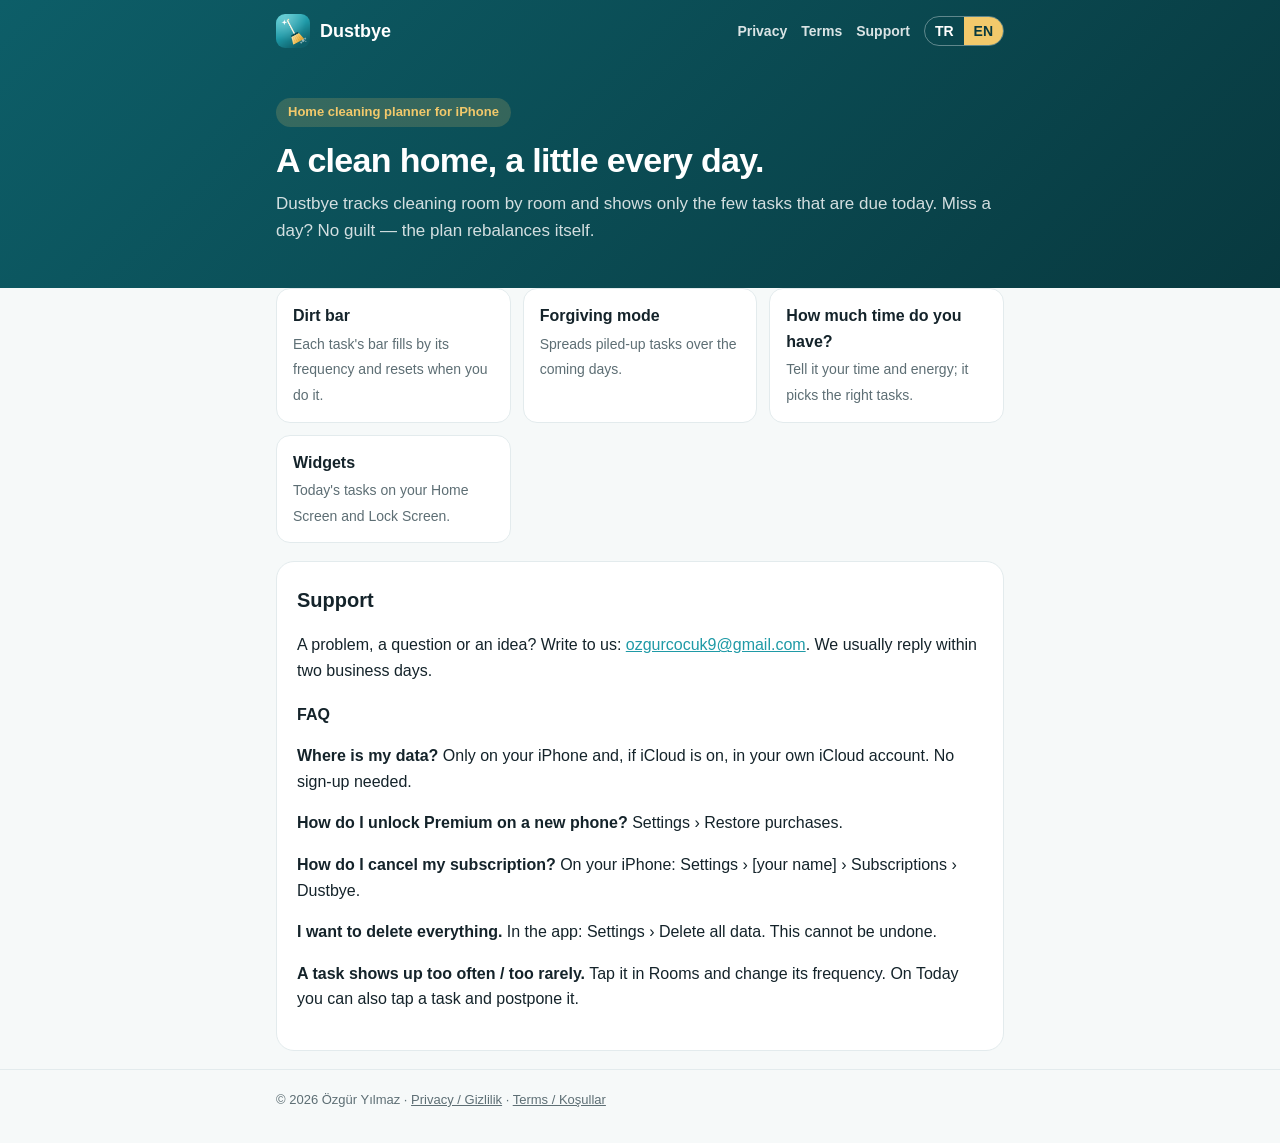
==== Dustbye/index.html @ 32f427a8 "Dustbye: gizlilik, kullanım koşulları ve destek sayfaları (TR/EN) Co-Authored-By: Claude Opus 5.5 <n" ====
<!DOCTYPE html>
<html lang="en">
<head>
<meta charset="UTF-8">
<meta name="viewport" content="width=device-width, initial-scale=1, viewport-fit=cover">
<title>Dustbye – Home Cleaning Plan</title>
<meta name="description" content="Dustbye plans your home cleaning room by room. A little every day, no guilt. No account, no ads, no tracking.">
<meta name="theme-color" content="#0d5e68">
<link rel="icon" type="image/png" href="assets/favicon.png">
<link rel="apple-touch-icon" href="assets/apple-touch-icon.png">
<link rel="stylesheet" href="assets/style.css?v=1">
<script src="assets/lang.js?v=1"></script>
</head>
<body>
<header class="top">
  <div class="wrap">
    <nav class="nav">
      <a class="brand" href="index.html"><img src="assets/icon.png" alt="">Dustbye</a>
      <div class="links">
        <a href="privacy.html"><span lang="tr">Gizlilik</span><span lang="en">Privacy</span></a>
        <a href="terms.html"><span lang="tr">Koşullar</span><span lang="en">Terms</span></a>
        <a href="#destek"><span lang="tr">Destek</span><span lang="en">Support</span></a>
        <span class="lang"><button type="button" data-l="tr">TR</button><button type="button" data-l="en">EN</button></span>
      </div>
    </nav>
    <div class="hero">
      <span class="badge"><span lang="tr">iPhone için ev temizliği planı</span><span lang="en">Home cleaning planner for iPhone</span></span>
      <h1><span lang="tr">Temiz ev, her gün biraz.</span><span lang="en">A clean home, a little every day.</span></h1>
      <p><span lang="tr">Dustbye temizliği oda oda takip eder; her gün yalnızca zamanı gelen birkaç işi gösterir. Kaçırırsan suçluluk yok, plan kendini yeniden dağıtır.</span>
      <span lang="en">Dustbye tracks cleaning room by room and shows only the few tasks that are due today. Miss a day? No guilt — the plan rebalances itself.</span></p>
    </div>
  </div>
</header>

<main class="wrap">
  <section lang="tr">
    <div class="feat">
      <div><b>Kirlilik çubuğu</b><span class="muted">Her görevin çubuğu sıklığına göre dolar, yapınca sıfırlanır.</span></div>
      <div><b>Affedici mod</b><span class="muted">Biriken işleri önümüzdeki günlere yayar.</span></div>
      <div><b>Ne kadar vaktin var?</b><span class="muted">Süreni ve enerjini söyle, uygun işleri seçsin.</span></div>
      <div><b>Widget</b><span class="muted">Bugünkü işler ana ekranında ve kilit ekranında.</span></div>
    </div>
    <div class="card" id="destek" style="margin-top:18px">
      <h2>Destek</h2>
      <p>Bir soru, öneri ya da sorun mu var? Bize yaz: <a href="mailto:ozgurcocuk9@gmail.com?subject=Dustbye%20destek">ozgurcocuk9@gmail.com</a>.
      Genelde iki iş günü içinde yanıt veririz.</p>
      <h3>Sık sorulanlar</h3>
      <p><b>Verilerim nerede?</b> Yalnızca iPhone'unda ve iCloud açıksa kendi iCloud hesabında. Hesap açman gerekmez.</p>
      <p><b>Premium'u yeni telefonda nasıl açarım?</b> Ayarlar › Satın alımları geri yükle.</p>
      <p><b>Aboneliği nasıl iptal ederim?</b> iPhone'da Ayarlar › [adın] › Abonelikler › Dustbye.</p>
      <p><b>Her şeyi silmek istiyorum.</b> Uygulamada Ayarlar › Tüm verileri sil. Bu işlem geri alınamaz.</p>
      <p><b>Bir iş çok sık / seyrek geliyor.</b> Odalar'da göreve dokun, sıklığını değiştir. Bugün ekranında göreve dokunup erteleyebilirsin de.</p>
    </div>
  </section>

  <section lang="en">
    <div class="feat">
      <div><b>Dirt bar</b><span class="muted">Each task's bar fills by its frequency and resets when you do it.</span></div>
      <div><b>Forgiving mode</b><span class="muted">Spreads piled-up tasks over the coming days.</span></div>
      <div><b>How much time do you have?</b><span class="muted">Tell it your time and energy; it picks the right tasks.</span></div>
      <div><b>Widgets</b><span class="muted">Today's tasks on your Home Screen and Lock Screen.</span></div>
    </div>
    <div class="card" id="support" style="margin-top:18px">
      <h2>Support</h2>
      <p>A problem, a question or an idea? Write to us: <a href="mailto:ozgurcocuk9@gmail.com?subject=Dustbye%20support">ozgurcocuk9@gmail.com</a>.
      We usually reply within two business days.</p>
      <h3>FAQ</h3>
      <p><b>Where is my data?</b> Only on your iPhone and, if iCloud is on, in your own iCloud account. No sign-up needed.</p>
      <p><b>How do I unlock Premium on a new phone?</b> Settings › Restore purchases.</p>
      <p><b>How do I cancel my subscription?</b> On your iPhone: Settings › [your name] › Subscriptions › Dustbye.</p>
      <p><b>I want to delete everything.</b> In the app: Settings › Delete all data. This cannot be undone.</p>
      <p><b>A task shows up too often / too rarely.</b> Tap it in Rooms and change its frequency. On Today you can also tap a task and postpone it.</p>
    </div>
  </section>
</main>

<footer>
  <div class="wrap">© 2026 Özgür Yılmaz · <a href="privacy.html">Privacy / Gizlilik</a> · <a href="terms.html">Terms / Koşullar</a></div>
</footer>
</body>
</html>
---- Dustbye/assets/style.css ----
:root {
  --teal-900: #08393f;
  --teal-700: #0d5e68;
  --teal-500: #1f9aa6;
  --gold: #f2c96b;
  --ink: #14232a;
  --muted: #5d6e74;
  --line: #e3ebed;
  --bg: #f6f9f9;
  --card: #ffffff;
}
@media (prefers-color-scheme: dark) {
  :root:not([data-theme="light"]) {
    --ink: #e8f1f2;
    --muted: #9db0b5;
    --line: #1f3a40;
    --bg: #071d21;
    --card: #0c2a30;
  }
}
* { box-sizing: border-box; }
html { -webkit-text-size-adjust: 100%; }
body {
  margin: 0;
  background: var(--bg);
  color: var(--ink);
  font: 16px/1.6 -apple-system, BlinkMacSystemFont, "SF Pro Text", "Segoe UI", Roboto, "Helvetica Neue", Arial, sans-serif;
}
a { color: var(--teal-500); }
.wrap { max-width: 760px; margin: 0 auto; padding: 0 16px; }

header.top {
  background: linear-gradient(135deg, var(--teal-700), var(--teal-900));
  color: #fff;
}
.nav { display: flex; align-items: center; justify-content: space-between; gap: 12px; padding: 14px 0; flex-wrap: wrap; }
.brand { display: flex; align-items: center; gap: 10px; color: #fff; text-decoration: none; font-weight: 800; font-size: 18px; }
.brand img { width: 34px; height: 34px; border-radius: 9px; }
.links { display: flex; gap: 14px; flex-wrap: wrap; align-items: center; font-size: 14px; }
.links a { color: rgba(255, 255, 255, .85); text-decoration: none; font-weight: 600; }
.links a:hover { color: var(--gold); }
.lang { display: inline-flex; border: 1px solid rgba(255, 255, 255, .35); border-radius: 999px; overflow: hidden; }
.lang button { background: none; border: 0; color: #fff; font: inherit; font-weight: 700; padding: 3px 10px; cursor: pointer; }
.lang button[aria-pressed="true"] { background: var(--gold); color: var(--teal-900); }

.hero { padding: 36px 0 44px; }
.hero h1 { font-size: 34px; line-height: 1.15; margin: 0 0 10px; letter-spacing: -.02em; }
.hero p { margin: 0; color: rgba(255, 255, 255, .82); font-size: 17px; }
.hero .badge { display: inline-block; margin-bottom: 14px; background: rgba(242, 201, 107, .18); color: var(--gold); font-weight: 700; font-size: 13px; padding: 4px 12px; border-radius: 999px; }

main { padding: 28px 0 48px; }
.card { background: var(--card); border: 1px solid var(--line); border-radius: 18px; padding: 22px 20px; margin-bottom: 18px; }
h2 { font-size: 20px; margin: 26px 0 8px; }
.card h2:first-child { margin-top: 0; }
h3 { font-size: 16px; margin: 18px 0 6px; }
p, li { color: var(--ink); }
.muted { color: var(--muted); font-size: 14px; }
ul { padding-left: 20px; }
li { margin: 4px 0; }
.feat { display: grid; grid-template-columns: repeat(auto-fit, minmax(200px, 1fr)); gap: 12px; }
.feat div { background: var(--card); border: 1px solid var(--line); border-radius: 14px; padding: 14px 16px; }
.feat b { display: block; margin-bottom: 2px; }

footer { border-top: 1px solid var(--line); padding: 20px 0 32px; color: var(--muted); font-size: 13px; }
footer a { color: var(--muted); }

/* Dil: JS yoksa iki dil de görünür; JS seçili olmayanı gizler. */
html.js [lang]:not(html) { display: none; }
html.js.tr [lang="tr"], html.js.en [lang="en"] { display: revert; }
html.js.tr span[lang="tr"], html.js.en span[lang="en"] { display: inline; }
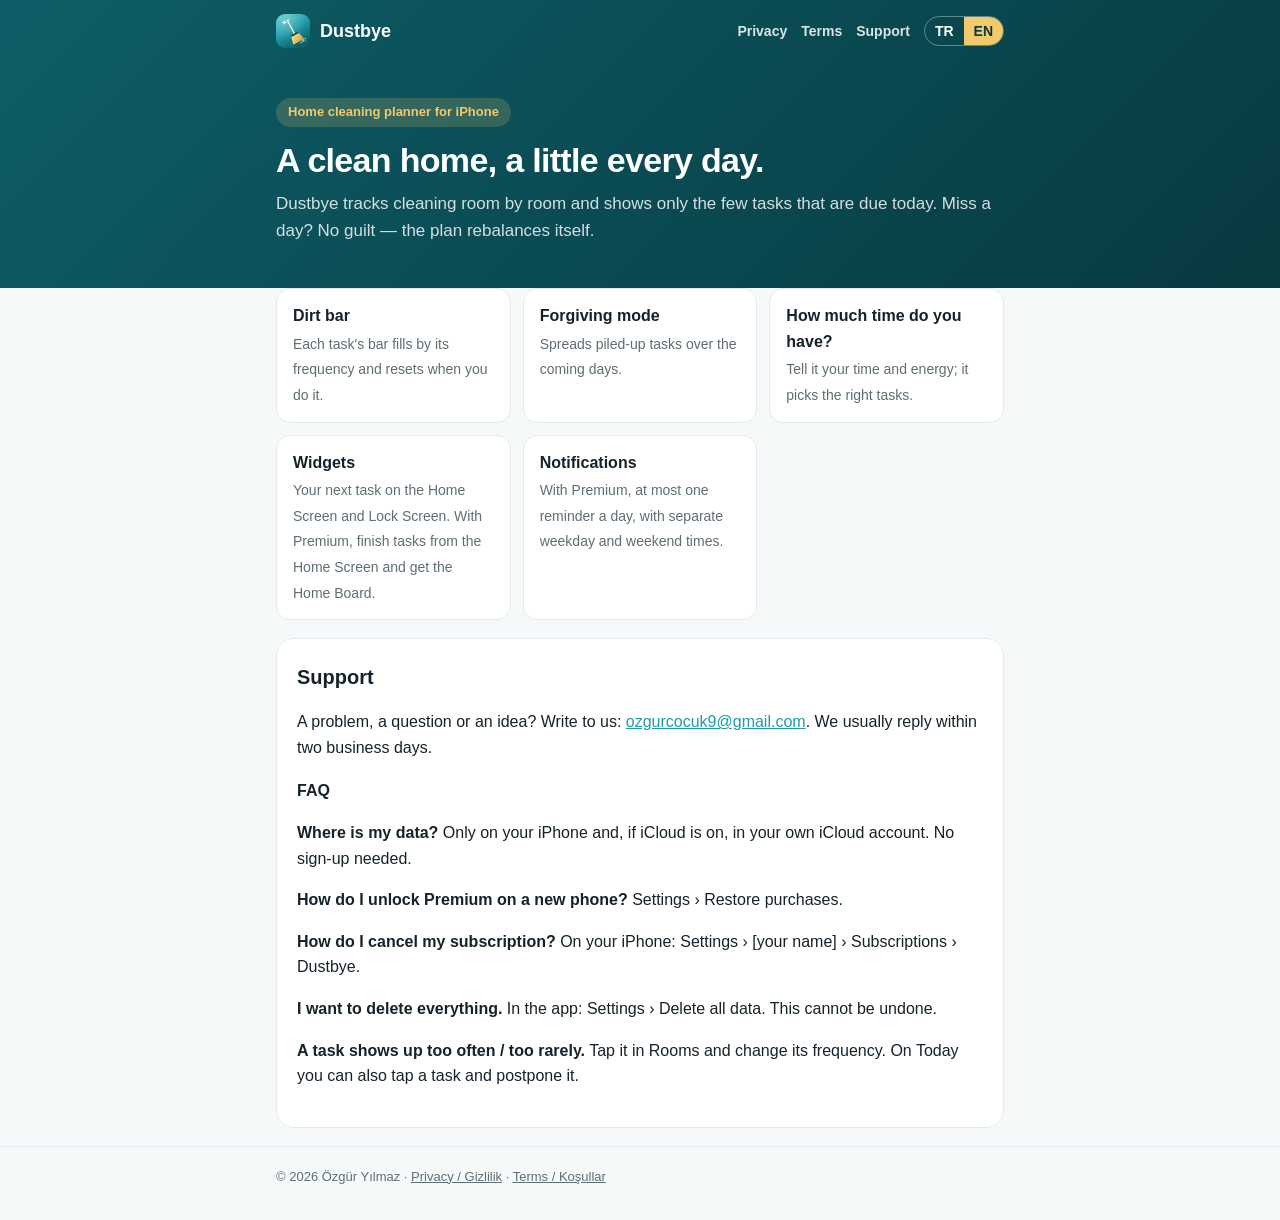
==== commit f8478cda: "Dustbye: 1.1 bildirim ve widget bilgisi Co-Authored-By: Claude Opus 5.5 <noreply@anthropic.com>" ====
--- a/Dustbye/index.html
+++ b/Dustbye/index.html
@@ -38,7 +38,8 @@
       <div><b>Kirlilik çubuğu</b><span class="muted">Her görevin çubuğu sıklığına göre dolar, yapınca sıfırlanır.</span></div>
       <div><b>Affedici mod</b><span class="muted">Biriken işleri önümüzdeki günlere yayar.</span></div>
       <div><b>Ne kadar vaktin var?</b><span class="muted">Süreni ve enerjini söyle, uygun işleri seçsin.</span></div>
-      <div><b>Widget</b><span class="muted">Bugünkü işler ana ekranında ve kilit ekranında.</span></div>
+      <div><b>Widget</b><span class="muted">Sıradaki iş ana ekranında ve kilit ekranında. Premium'da ana ekrandan tamamla ve ev panosu.</span></div>
+      <div><b>Bildirim</b><span class="muted">Premium'da günde en fazla bir hatırlatma; hafta içi ve hafta sonu ayrı saat.</span></div>
     </div>
     <div class="card" id="destek" style="margin-top:18px">
       <h2>Destek</h2>
@@ -58,7 +59,8 @@
       <div><b>Dirt bar</b><span class="muted">Each task's bar fills by its frequency and resets when you do it.</span></div>
       <div><b>Forgiving mode</b><span class="muted">Spreads piled-up tasks over the coming days.</span></div>
       <div><b>How much time do you have?</b><span class="muted">Tell it your time and energy; it picks the right tasks.</span></div>
-      <div><b>Widgets</b><span class="muted">Today's tasks on your Home Screen and Lock Screen.</span></div>
+      <div><b>Widgets</b><span class="muted">Your next task on the Home Screen and Lock Screen. With Premium, finish tasks from the Home Screen and get the Home Board.</span></div>
+      <div><b>Notifications</b><span class="muted">With Premium, at most one reminder a day, with separate weekday and weekend times.</span></div>
     </div>
     <div class="card" id="support" style="margin-top:18px">
       <h2>Support</h2>
